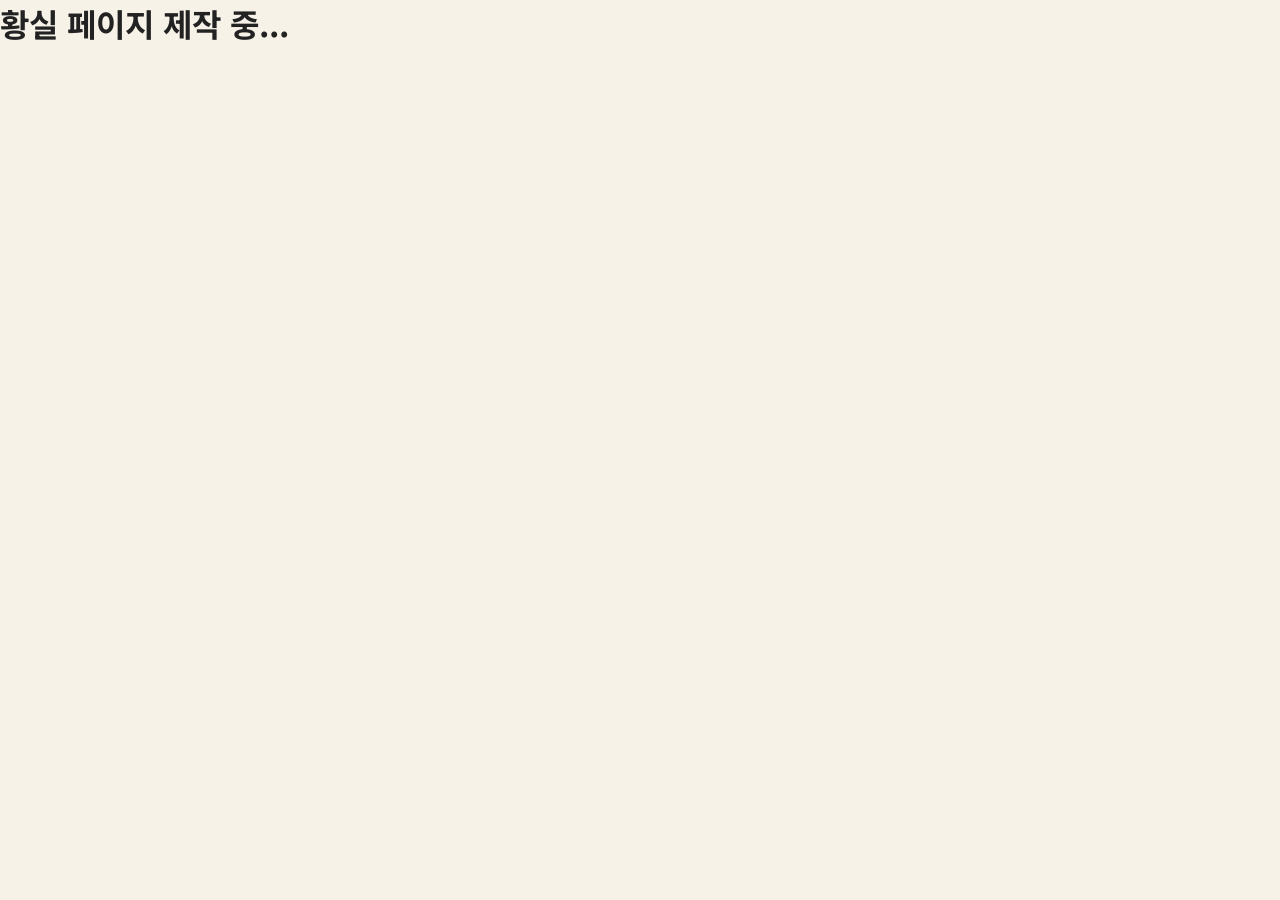
==== royal.html @ 7e97ea03 "royal.html 만들기" ====
<!DOCTYPE html>
<html lang="ko">
<head>
<meta charset="UTF-8">
<meta name="viewport" content="width=device-width, initial-scale=1.0">
<title>황실 | 삐서지시 제국</title>

<link rel="stylesheet" href="style.css">

</head>

<body>

<h1>황실 페이지 제작 중...</h1>

<script src="script.js"></script>

</body>
</html>
---- style.css ----
/* ===========================
   PISERGISI EMPIRE
   Official Portal v2
=========================== */

@import url('https://fonts.googleapis.com/css2?family=Cinzel:wght@400;600;700&family=Noto+Sans+KR:wght@300;400;500;700&display=swap');

*{
    margin:0;
    padding:0;
    box-sizing:border-box;
}

html{
    scroll-behavior:smooth;
}

body{
    font-family:'Noto Sans KR',sans-serif;
    background:#f6f2e8;
    color:#222;
    overflow-x:hidden;
}

/* ================= HEADER ================= */

header{
    position:fixed;
    top:0;
    width:100%;
    display:flex;
    justify-content:space-between;
    align-items:center;
    padding:20px 8%;
    background:rgba(7,18,34,.65);
    backdrop-filter:blur(10px);
    z-index:1000;
}

.logo{
    color:white;
    font-family:'Cinzel',serif;
    font-size:30px;
    font-weight:700;
    letter-spacing:2px;
}

nav{
    display:flex;
    gap:30px;
}

nav a{
    color:white;
    text-decoration:none;
    transition:.3s;
    font-weight:500;
}

nav a:hover{
    color:#d9b15d;
}

/* ================= HERO ================= */

.hero{
    height:100vh;
    background-size:cover;
    background-position:center;
    display:flex;
    justify-content:center;
    align-items:center;
    text-align:center;
    position:relative;
}

.hero::before{
    content:"";
    position:absolute;
    inset:0;
    background:linear-gradient(to bottom,
    rgba(0,0,0,.35),
    rgba(0,0,0,.55));
}

.hero-content{
    position:relative;
    z-index:2;
    color:white;
}

.hero h1{
    font-size:72px;
    font-family:'Cinzel',serif;
    letter-spacing:4px;
}

.hero h2{
    margin-top:15px;
    font-size:28px;
    font-weight:400;
}

.hero p{
    margin-top:18px;
    font-size:18px;
    opacity:.9;
}

.button{
    display:inline-block;
    margin-top:35px;
    background:#b89045;
    color:white;
    text-decoration:none;
    padding:15px 40px;
    border-radius:40px;
    transition:.3s;
}

.button:hover{
    transform:translateY(-3px);
    background:#caa85f;
}

/* ================= SECTION ================= */

section{
    padding:90px 8%;
}

.title{
    text-align:center;
    font-size:40px;
    font-family:'Cinzel',serif;
    margin-bottom:50px;
}

/* ================= CARD ================= */

.grid{
    display:grid;
    grid-template-columns:repeat(auto-fit,minmax(240px,1fr));
    gap:25px;
}

.card{
    background:white;
    padding:35px;
    border-radius:18px;
    box-shadow:0 12px 30px rgba(0,0,0,.08);
    transition:.35s;
}

.card:hover{
    transform:translateY(-10px);
}

.card h3{
    margin-bottom:15px;
    color:#17345d;
}

/* ================= NEWS ================= */

.news{
    max-width:900px;
    margin:auto;
    background:white;
    border-radius:18px;
    padding:35px;
    box-shadow:0 12px 30px rgba(0,0,0,.08);
}

.news li{
    margin:18px 0;
}

/* ================= FOOTER ================= */

footer{
    background:#071222;
    color:white;
    text-align:center;
    padding:40px;
    margin-top:60px;
}

/* ================= MOBILE ================= */

@media(max-width:900px){

header{
    flex-direction:column;
    gap:18px;
}

.hero h1{
    font-size:48px;
}

.hero h2{
    font-size:22px;
}

nav{
    flex-wrap:wrap;
    justify-content:center;
    gap:15px;
}

.title{
    font-size:32px;
}

}
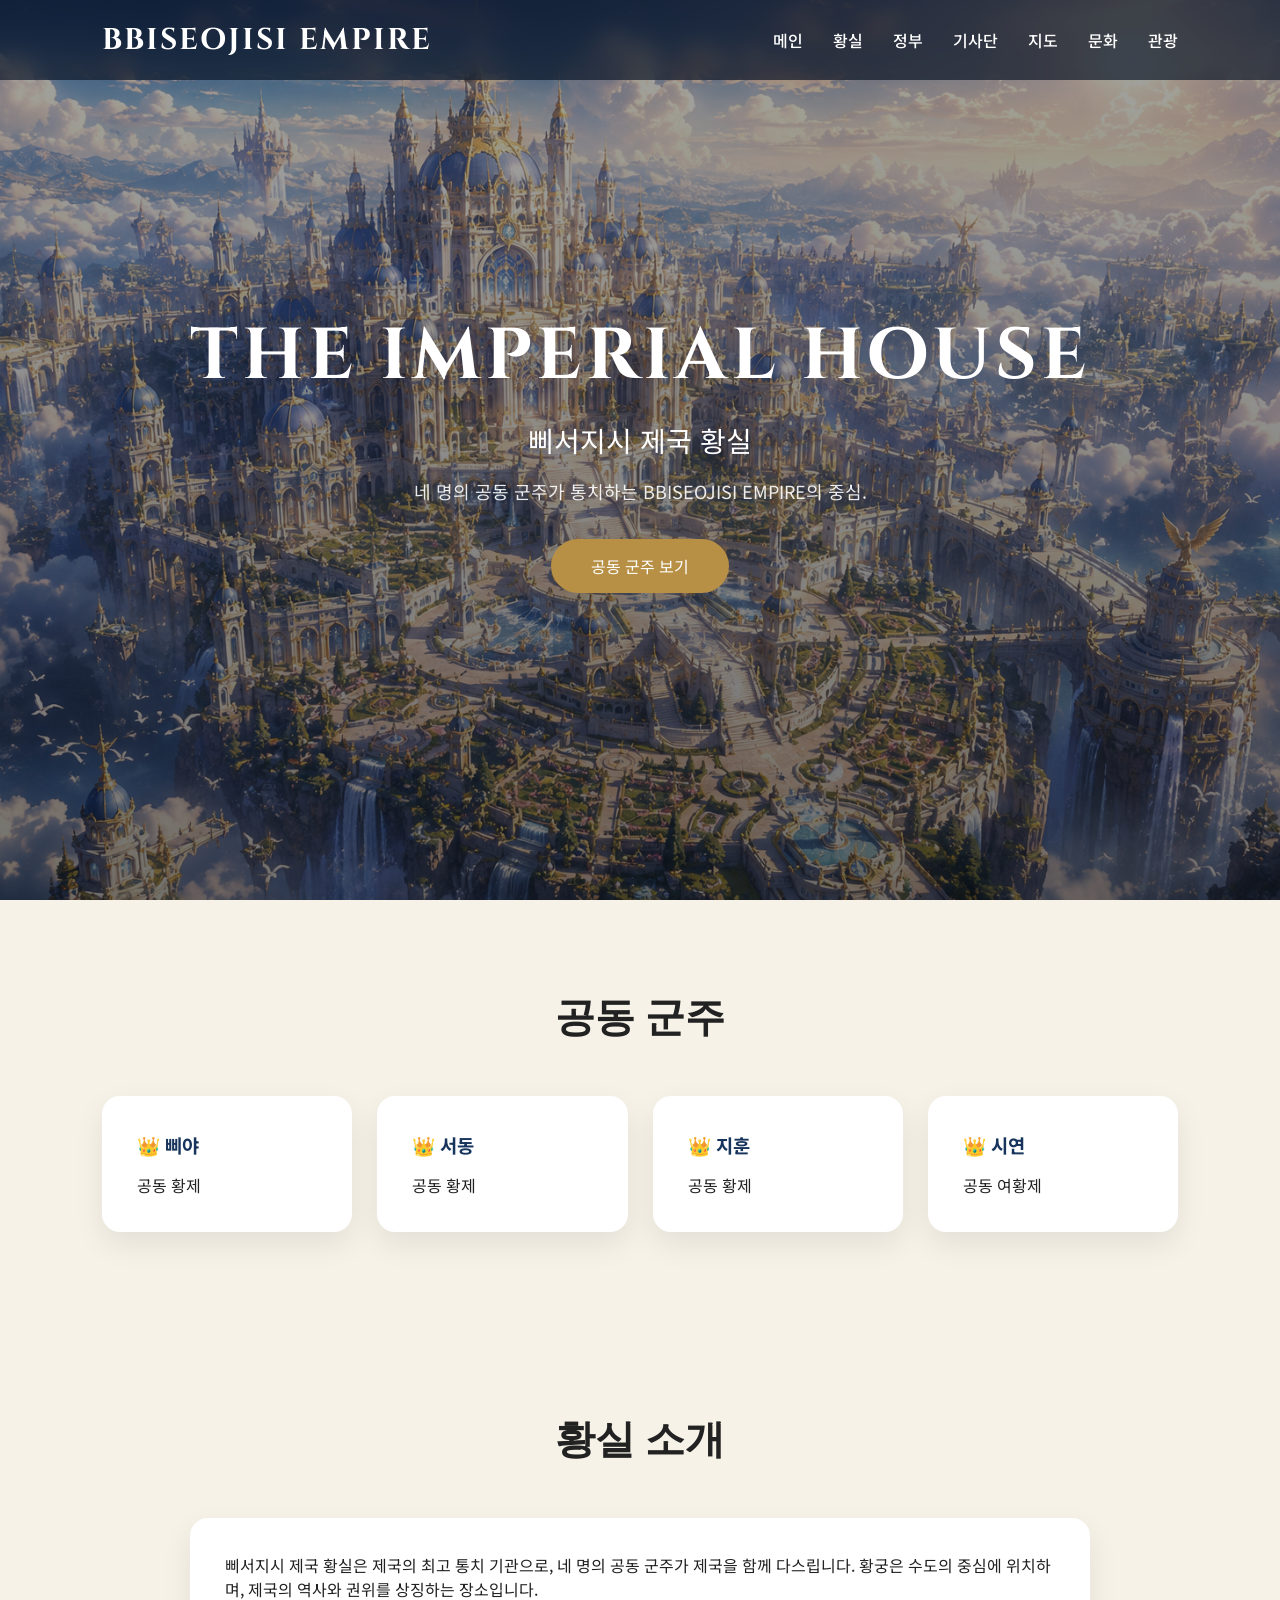
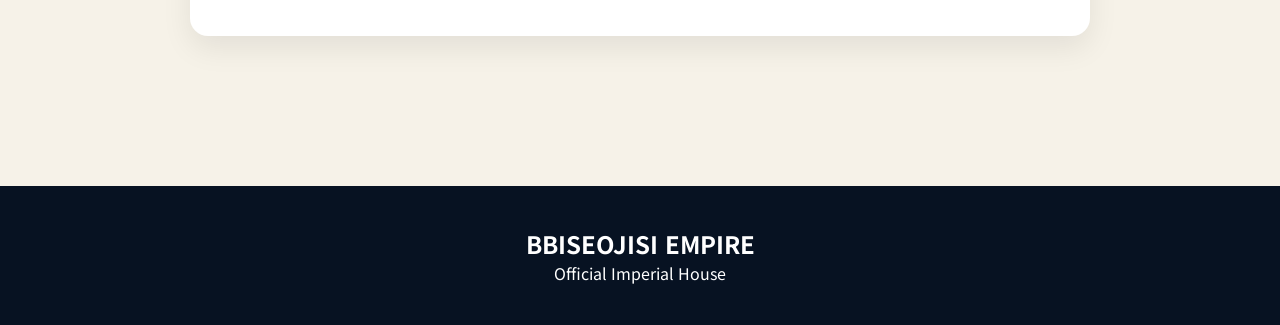
==== commit faeb142a: "royal.html 업데이트" ====
--- a/royal.html
+++ b/royal.html
@@ -10,8 +10,98 @@
 </head>
 
 <body>
+<header>
 
-<h1>황실 페이지 제작 중...</h1>
+<div class="logo">
+BBISEOJISI EMPIRE
+</div>
+
+<nav>
+<a href="index.html">메인</a>
+<a href="royal.html">황실</a>
+<a href="#">정부</a>
+<a href="#">기사단</a>
+<a href="#">지도</a>
+<a href="#">문화</a>
+<a href="#">관광</a>
+</nav>
+
+</header>
+
+<section class="hero" style="background-image:url('C9188A86-B695-4BA8-8948-2E2F57C9B634.png');">
+
+<div class="hero-content">
+
+<h1>THE IMPERIAL HOUSE</h1>
+
+<h2>삐서지시 제국 황실</h2>
+
+<p>
+네 명의 공동 군주가 통치하는
+BBISEOJISI EMPIRE의 중심.
+</p>
+
+<a href="#emperors" class="button">
+공동 군주 보기
+</a>
+
+</div>
+
+</section>
+<section id="emperors">
+
+<h2 class="title">공동 군주</h2>
+
+<div class="grid">
+
+<div class="card">
+<h3>👑 삐야</h3>
+<p>공동 황제</p>
+</div>
+
+<div class="card">
+<h3>👑 서동</h3>
+<p>공동 황제</p>
+</div>
+
+<div class="card">
+<h3>👑 지훈</h3>
+<p>공동 황제</p>
+</div>
+
+<div class="card">
+<h3>👑 시연</h3>
+<p>공동 여황제</p>
+</div>
+
+</div>
+
+</section>
+
+<section>
+
+<h2 class="title">황실 소개</h2>
+
+<div class="news">
+
+<p>
+삐서지시 제국 황실은 제국의 최고 통치 기관으로,
+네 명의 공동 군주가 제국을 함께 다스립니다.
+황궁은 수도의 중심에 위치하며,
+제국의 역사와 권위를 상징하는 장소입니다.
+</p>
+
+</div>
+
+</section>
+
+<footer>
+
+<h2>BBISEOJISI EMPIRE</h2>
+
+<p>Official Imperial House</p>
+
+</footer>
 
 <script src="script.js"></script>
 
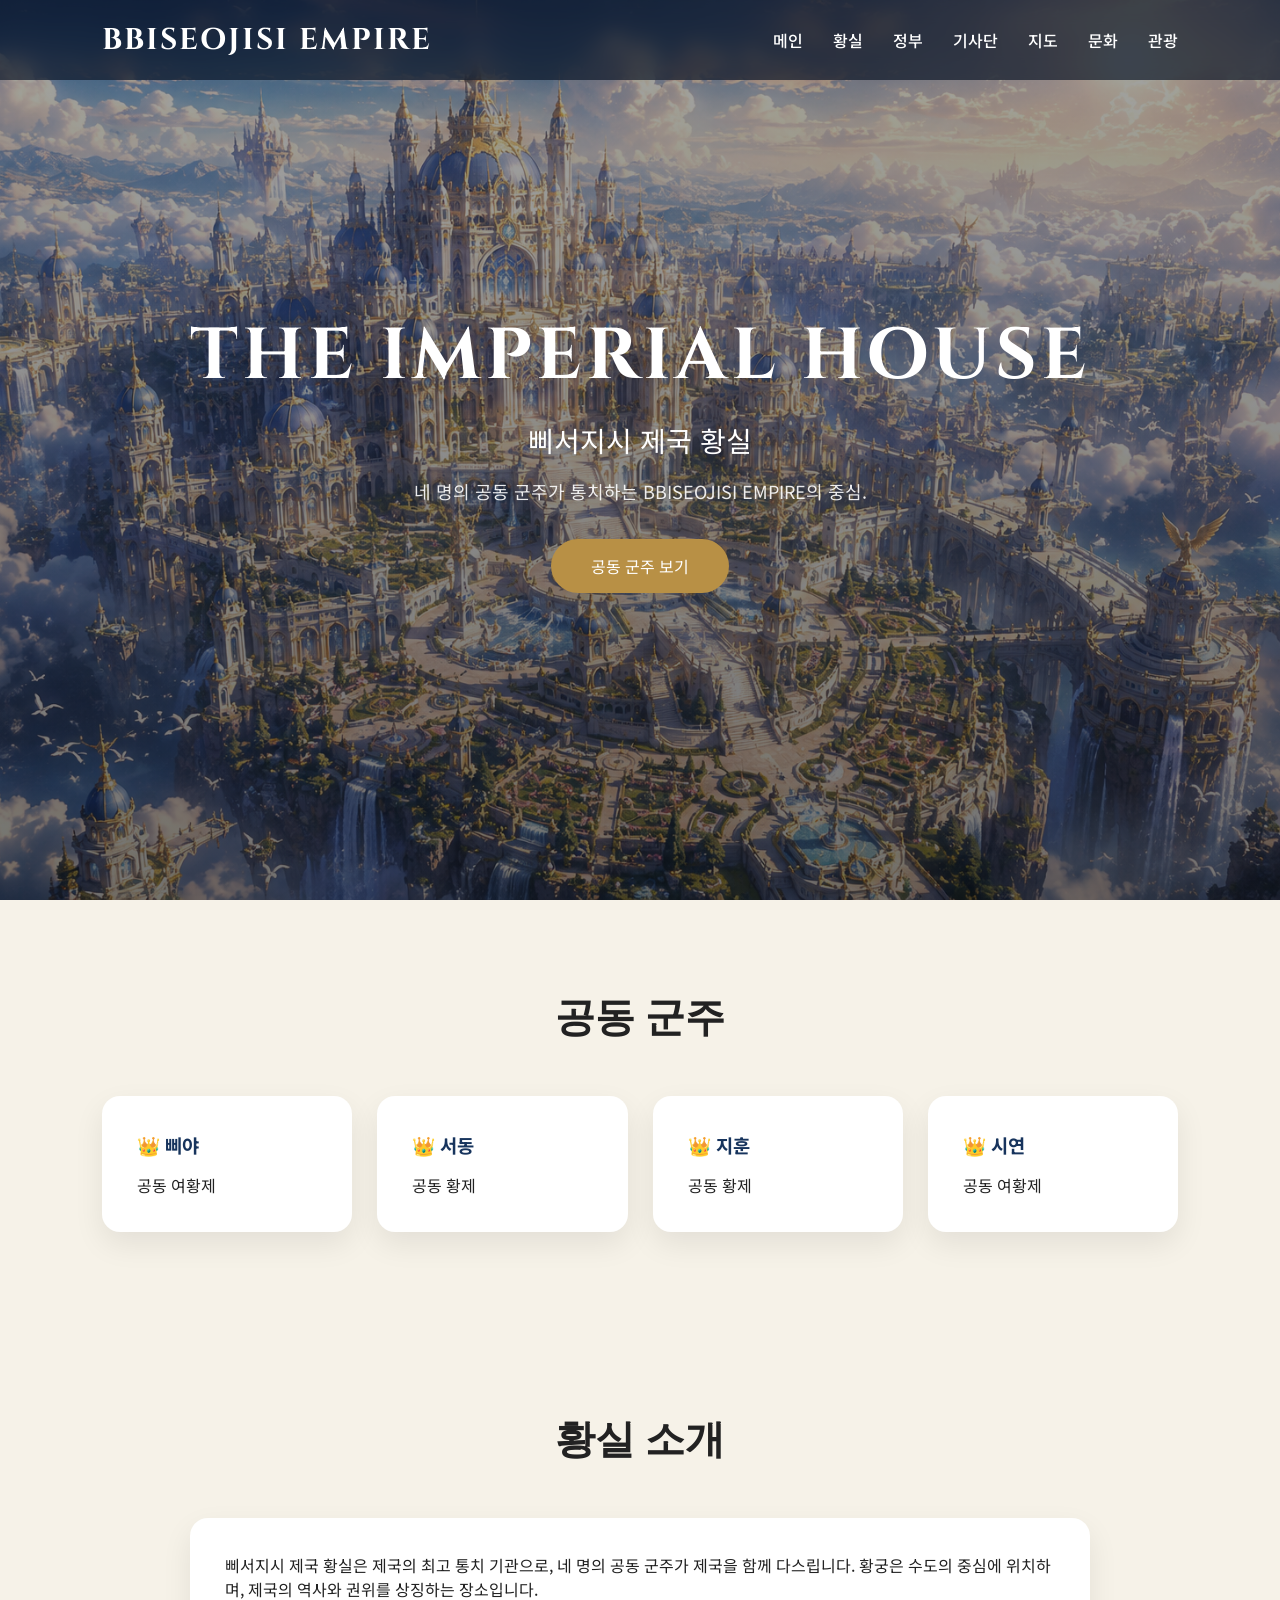
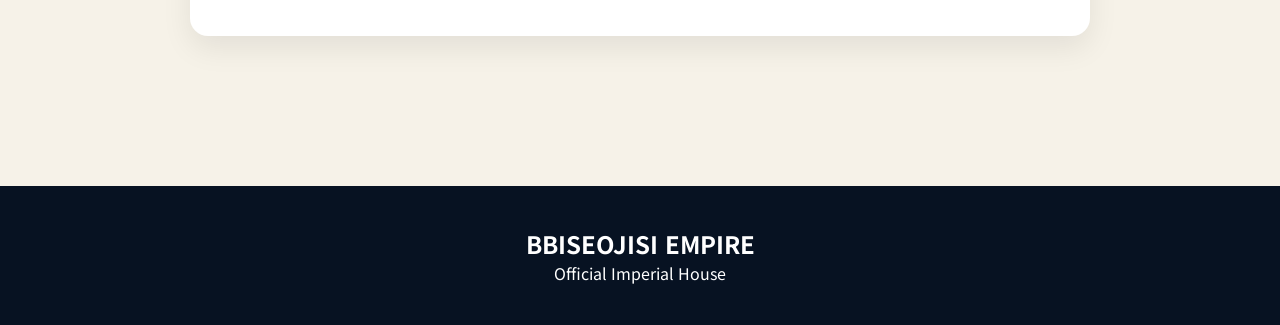
==== commit 173f1640: "royal.html 업데이트" ====
--- a/royal.html
+++ b/royal.html
@@ -56,7 +56,7 @@
 
 <div class="card">
 <h3>👑 삐야</h3>
-<p>공동 황제</p>
+<p>공동 여황제</p>
 </div>
 
 <div class="card">
